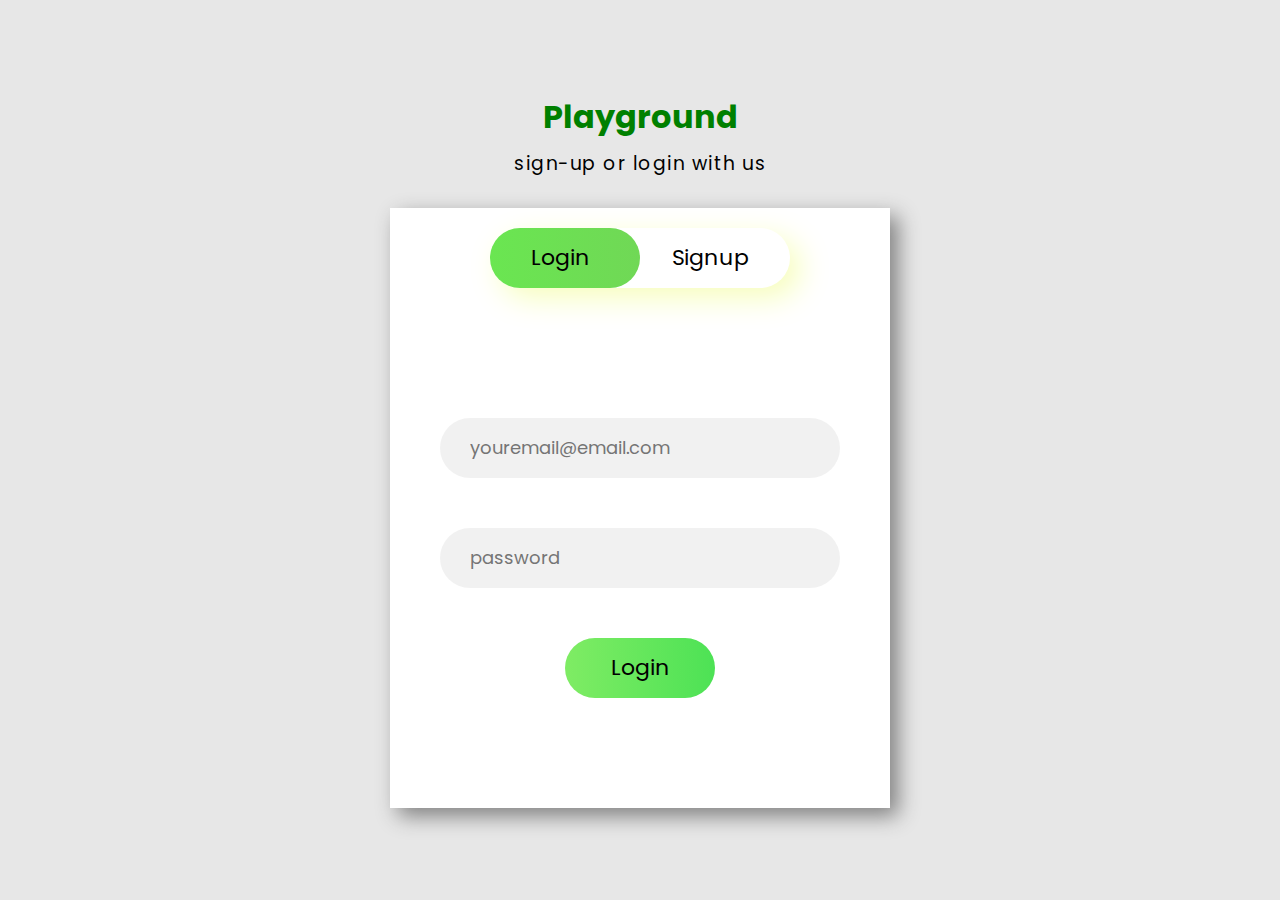
==== main/index.html @ aac8b509 "main" ====
<!DOCTYPE html>
<html lang="en">

<head>
	<meta charset="UTF-8">
	<meta name="Reg+Login"
		content="width=device-width,
						initial-scale=1.0">
	<title>Reg-Login</title>
	<link rel="stylesheet"
		href="css/style.css">
</head>

<body>
	<header>
		<h1 class="heading">Playground</h1>
		<h3 class="title">sign-up or login with us</h3>
	</header>

	<!-- container div -->
	<div class="container">

		<!-- upper button section to select
			the login or signup form -->
		<div class="slider"></div>
		<div class="btn">
			<button class="login">Login</button>
			<button class="signup">Signup</button>
		</div>

		<!-- Form section that contains the
			login and the signup form -->
		<div class="form-section">

			<!-- login form -->
			<div class="login-box">
				<input type="email"
					class="email ele"
					placeholder="youremail@email.com">
				<input type="password"
					class="password ele"
					placeholder="password">
				<button class="clkbtn">Login</button>
			</div>

			<!-- signup form -->
			<div class="signup-box">
				<input type="text"
					class="name ele"
					placeholder="Enter your name">
				<input type="email"
					class="email ele"
					placeholder="youremail@email.com">
				<input type="password"
					class="password ele"
					placeholder="password">
				<input type="password"
					class="password ele"
					placeholder="Confirm password">
				<button class="clkbtn">Signup</button>
			</div>
		</div>
	</div>
	<script src="js/script.js"></script>
</body>

</html>
---- main/css/style.css ----
@import url(
"https://fonts.googleapis.com/css2?family=Poppins:ital,wght@0,100;0,200;0,300;0,400;0,500;0,600;0,700;0,800;0,900;1,100;1,200;1,300;1,400;1,500;1,600;1,700;1,800;1,900&display=swap");

* {
	margin: 0;
	padding: 0;
	box-sizing: border-box;
	font-family: "Poppins", sans-serif;
}

body {
	height: 100vh;
	width: 100vw;
	display: flex;
	justify-content: center;
	align-items: center;
	flex-direction: column;
	gap: 30px;
	background-color: rgb(231, 231, 231);
}

header {
	width: 100%;
	display: flex;
	flex-direction: column;
	align-items: center;
	justify-content: center;
	gap: 8px;
}

.heading {
	color: green;
}

.title {
	font-weight: 400;
	letter-spacing: 1.5px;
}

.container {
	height: 600px;
	width: 500px;
	background-color: white;
	box-shadow: 8px 8px 20px rgb(128, 128, 128);
	position: relative;
	overflow: hidden;
}

.btn {
	height: 60px;
	width: 300px;
	margin: 20px auto;
	box-shadow: 10px 10px 30px rgb(247, 254, 188);
	border-radius: 50px;
	display: flex;
	justify-content: space-around;
	align-items: center;
}

.login,
.signup {
	font-size: 22px;
	border: none;
	outline: none;
	background-color: transparent;
	position: relative;
	cursor: pointer;
}

.slider {
	height: 60px;
	width: 150px;
	border-radius: 50px;
	background-image: linear-gradient(to right,
			rgb(106, 230, 81),
			rgb(112, 216, 86));
	position: absolute;
	top: 20px;
	left: 100px;
	transition: all 0.5s ease-in-out;
}

.moveslider {
	left: 250px;
}

.form-section {
	height: 500px;
	width: 1000px;
	padding: 20px 0;
	display: flex;
	position: relative;
	transition: all 0.5s ease-in-out;
	left: 0px;
}

.form-section-move {
	left: -500px;
}

.login-box,
.signup-box {
	height: 100%;
	width: 500px;
	display: flex;
	flex-direction: column;
	align-items: center;
	justify-content: center;
	padding: 0px 40px;
}

.login-box {
	gap: 50px;
}

.signup-box {
	gap: 30px;
}

.ele {
	height: 60px;
	width: 400px;
	outline: none;
	border: none;
	color: rgb(77, 77, 77);
	background-color: rgba(240, 240, 240, 0.911);
	border-radius: 50px;
	padding-left: 30px;
	font-size: 18px;
}

.clkbtn {
	height: 60px;
	width: 150px;
	border-radius: 50px;
	background-image: linear-gradient(to right,
			rgb(127, 236, 100),
			rgb(77, 226, 85));
	font-size: 22px;
	border: none;
	cursor: pointer;
}

/* For Responsiveness of the page */

@media screen and (max-width: 650px) {
	.container {
		height: 600px;
		width: 300px;
	}

	.title {
		font-size: 15px;
	}

	.btn {
		height: 50px;
		width: 200px;
		margin: 20px auto;
	}

	.login,
	.signup {
		font-size: 19px;
	}

	.slider {
		height: 50px;
		width: 100px;
		left: 50px;
	}

	.moveslider {
		left: 150px;
	}

	.form-section {
		height: 500px;
		width: 600px;
	}

	.form-section-move {
		left: -300px;
	}

	.login-box,
	.signup-box {
		height: 100%;
		width: 300px;
	}

	.ele {
		height: 50px;
		width: 250px;
		font-size: 15px;
	}

	.clkbtn {
		height: 50px;
		width: 130px;
		font-size: 19px;
	}
}

@media screen and (max-width: 320px) {
	.container {
		height: 600px;
		width: 250px;
	}

	.heading {
		font-size: 30px;
	}

	.title {
		font-size: 10px;
	}

	.btn {
		height: 50px;
		width: 200px;
		margin: 20px auto;
	}

	.login,
	.signup {
		font-size: 19px;
	}

	.slider {
		height: 50px;
		width: 100px;
		left: 27px;
	}

	.moveslider {
		left: 127px;
	}

	.form-section {
		height: 500px;
		width: 500px;
	}

	.form-section-move {
		left: -250px;
	}

	.login-box,
	.signup-box {
		height: 100%;
		width: 250px;
	}

	.ele {
		height: 50px;
		width: 220px;
		font-size: 15px;
	}

	.clkbtn {
		height: 50px;
		width: 130px;
		font-size: 19px;
	}
}
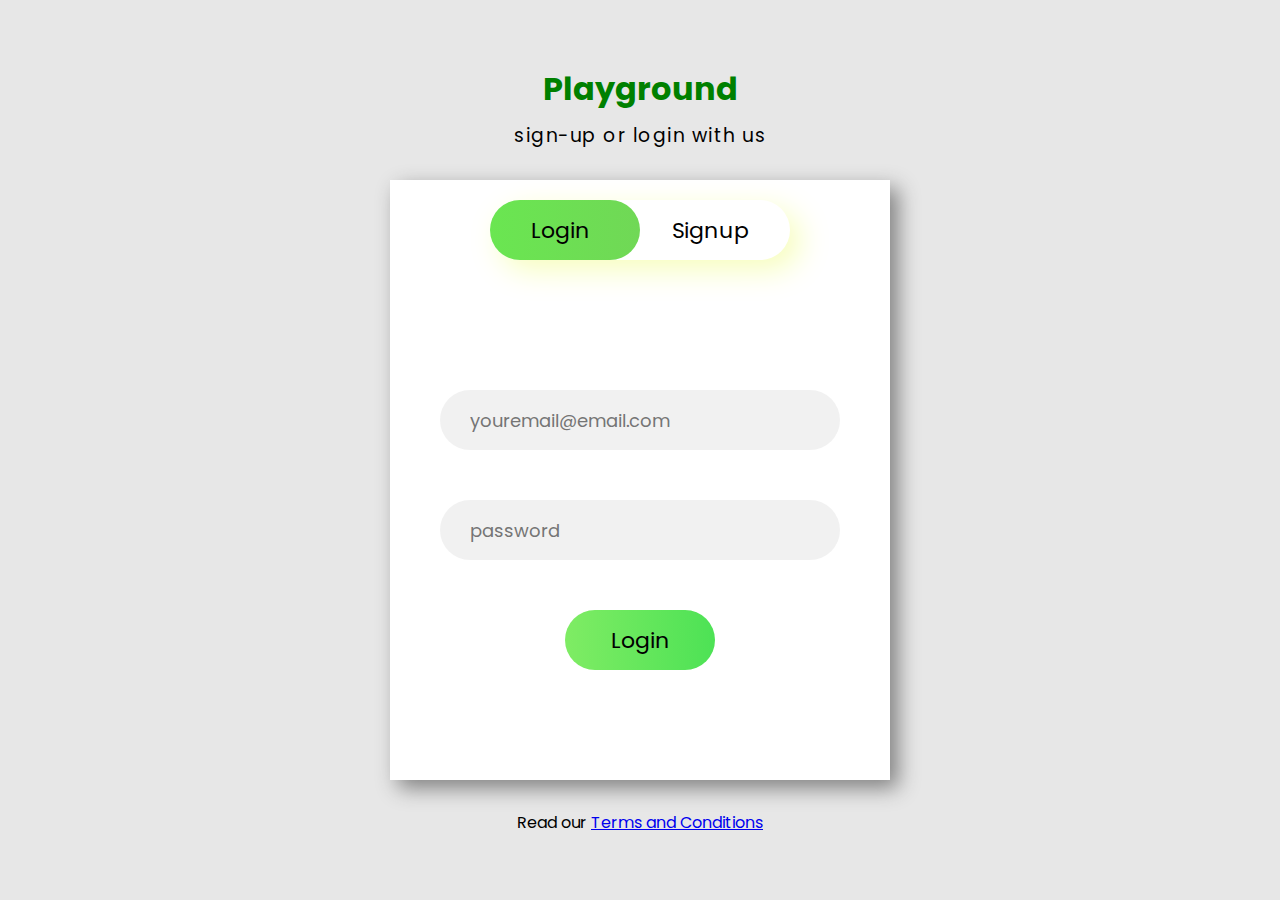
==== commit f6aff3f4: "tncs" ====
--- a/main/index.html
+++ b/main/index.html
@@ -62,6 +62,8 @@
 		</div>
 	</div>
 	<script src="js/script.js"></script>
+
+    <p>Read our <a href="./terms.html">Terms and Conditions</a></p>
 </body>
 
 </html>
